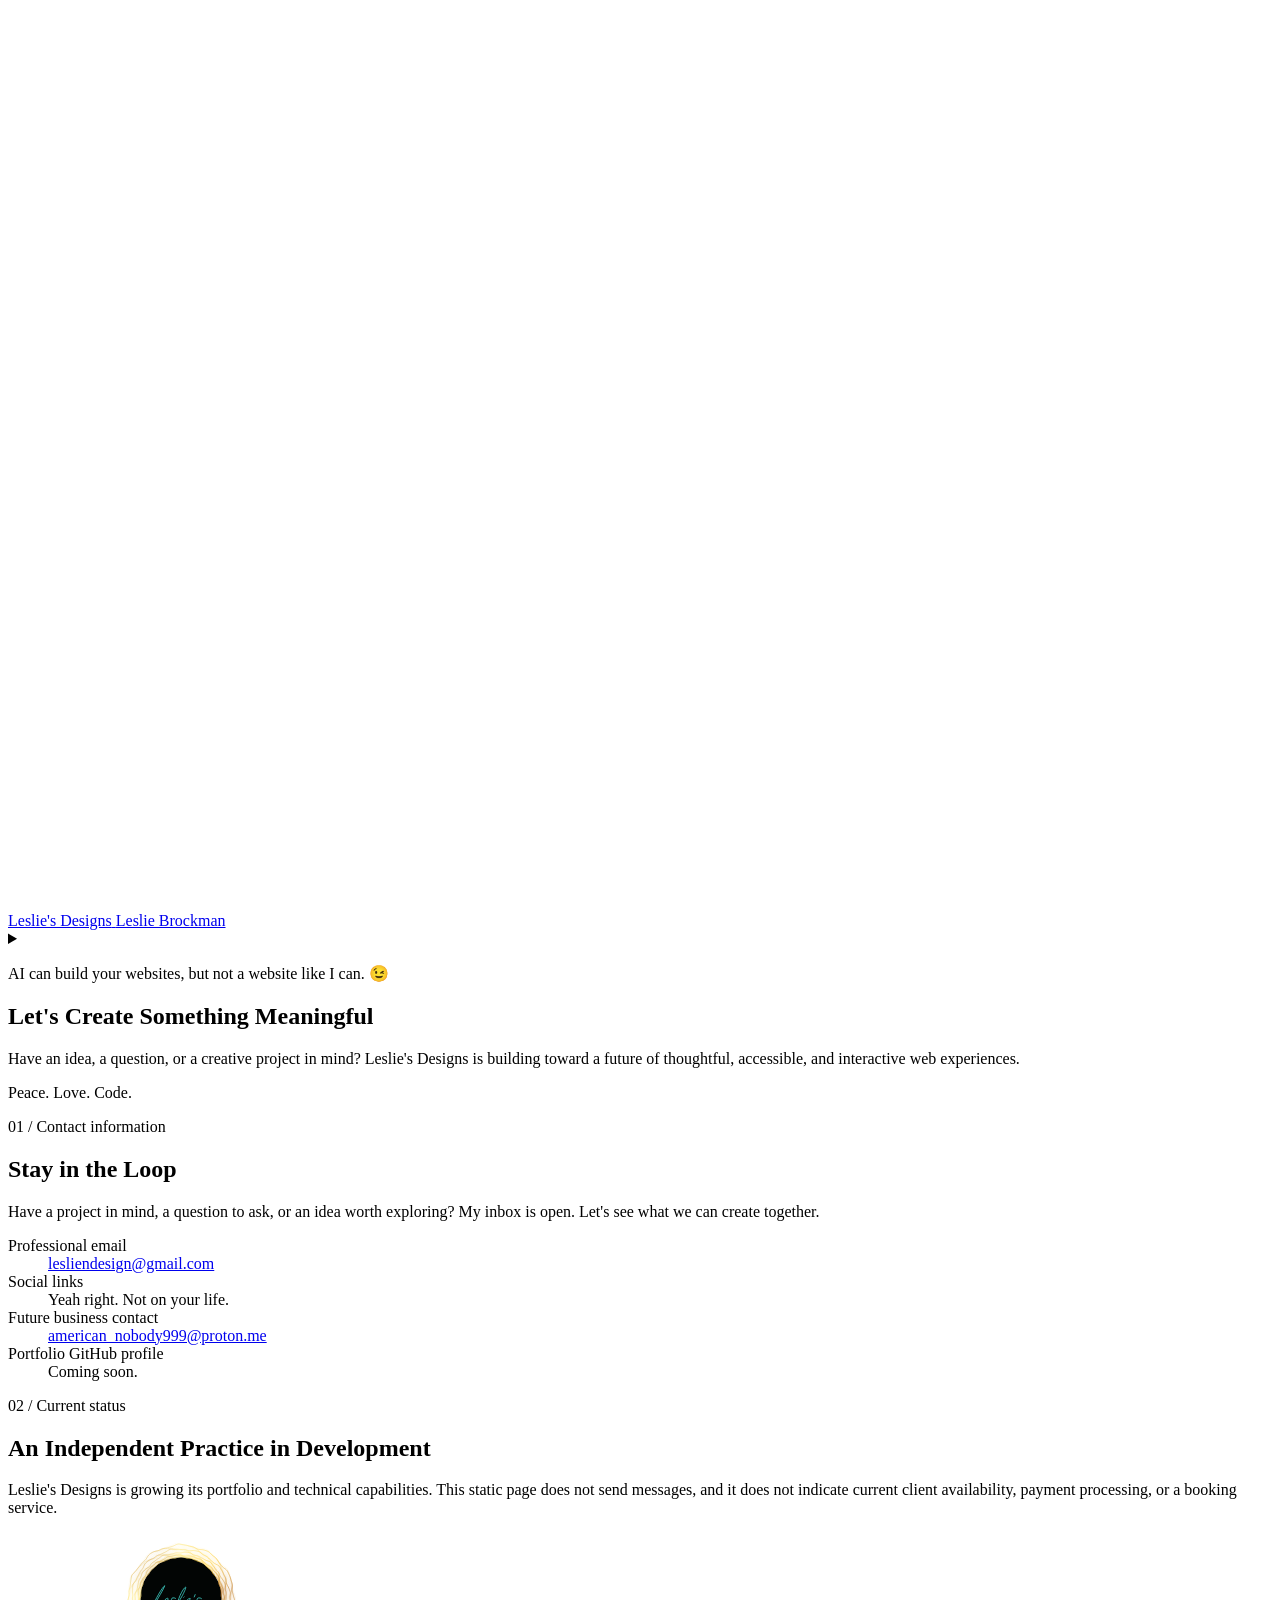
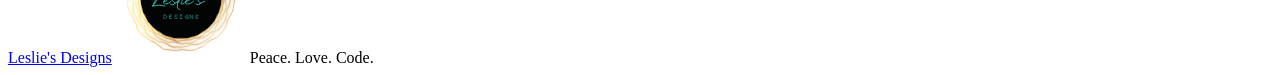
==== pages/contact.html @ 58a1fd40 "Add contact page for Leslie's Designs This file serves as the contact page for Leslie's Designs, pro" ====
<!--
 * Author: Leslie Brockman | Leslie's Designs | 2026
 * Description: Contact page for Leslie's Designs, providing ways to get in touch with the developer.
 -->
<!doctype html>
<html lang="en">
<head>
  <meta charset="utf-8">
  <meta name="viewport" content="width=device-width, initial-scale=1">
  <meta name="theme-color" content="#050907">
  <meta name="description" content="Contact information for Leslie's Designs, an independent creative practice in development.">
  <title>Contact | Leslie's Designs</title>
  <link rel="stylesheet" href="../styles/main.css">
  <link rel="stylesheet" href="../styles/contact.css">
  <script src="../js/main.js" defer></script>
</head>
<body class="contact-page">
  <canvas class="matrix-rain" aria-hidden="true"></canvas>
  <div class="site-shell">
    <header class="site-header" id="contact-top">
      <a class="wordmark" href="../index.html#home" aria-label="Leslie's Designs home">
        <span class="wordmark__name">Leslie's Designs</span>
        <span class="wordmark__tag">Leslie Brockman</span>
      </a>

      <details class="nav-disclosure nav-disclosure--responsive">
        <summary aria-label="Toggle navigation"><span class="nav-disclosure__icon" aria-hidden="true"></span></summary>
        <nav class="primary-nav" aria-label="Primary navigation">
          <ul>
            <li><a href="../index.html#home">Home</a></li>
            <li><a href="about.html">About</a></li>
            <li><a href="portfolio.html">Portfolio</a></li>
            <li><a href="services.html">Designs</a></li>
            <li><a href="lab.html">Lab</a></li>
            <li><a href="contact.html" aria-current="page">Contact</a></li>
          </ul>
        </nav>
      </details>
    </header>

    <main class="contact-main">
      <section class="contact-intro" aria-labelledby="contact-title">
        <p class="contact-kicker">AI can build your websites, but not a website like I can. 😉</p>
        <h1 id="contact-title">Let's Create Something Meaningful</h1>
        <p>Have an idea, a question, or a creative project in mind? Leslie's Designs is building toward a future of thoughtful, accessible, and interactive web experiences.</p>
        <p class="contact-tagline">Peace. Love. Code.</p>
        <span class="contact-orbit" aria-hidden="true"></span>
      </section>

      <section class="contact-details" aria-labelledby="contact-details-title">
        <div class="contact-details__heading">
          <p class="contact-index">01 / Contact information</p>
          <h2 id="contact-details-title">Stay in the Loop</h2>
          <p>Have a project in mind, a question to ask, or an idea worth exploring? My inbox is open. Let's see what we can create together.</p>
        </div>
        <dl class="contact-list">
          <div class="contact-item">
            <dt>Professional email</dt>
            <dd><a href="mailto:lesliendesign@gmail.com">lesliendesign@gmail.com</a></dd>
          </div>
          <div class="contact-item">
            <dt>Social links</dt>
            <dd>Yeah right. Not on your life.</dd>
          </div>
          <div class="contact-item">
            <dt>Future business contact</dt>
            <dd><a href="mailto:american_nobody999@proton.me">american_nobody999@proton.me</a></dd>
          </div>
          <div class="contact-item">
            <dt>Portfolio GitHub profile</dt>
            <dd>Coming soon.</dd>
          </div>
        </dl>
      </section>

      <section class="contact-status" aria-labelledby="contact-status-title">
        <p class="contact-index">02 / Current status</p>
        <h2 id="contact-status-title">An Independent Practice in Development</h2>
        <p>Leslie's Designs is growing its portfolio and technical capabilities. This static page does not send messages, and it does not indicate current client availability, payment processing, or a booking service.</p>
      </section>
    </main>

    <footer class="site-footer">
      <a class="site-footer__brand" href="../index.html#home">Leslie's Designs</a>
      <img class="site-footer__logo" src="../images/leslies-portal.svg" alt="" width="130" height="130">
      <span class="site-footer__motto">Peace. Love. Code.</span>
    </footer>
  </div>
</body>
</html>
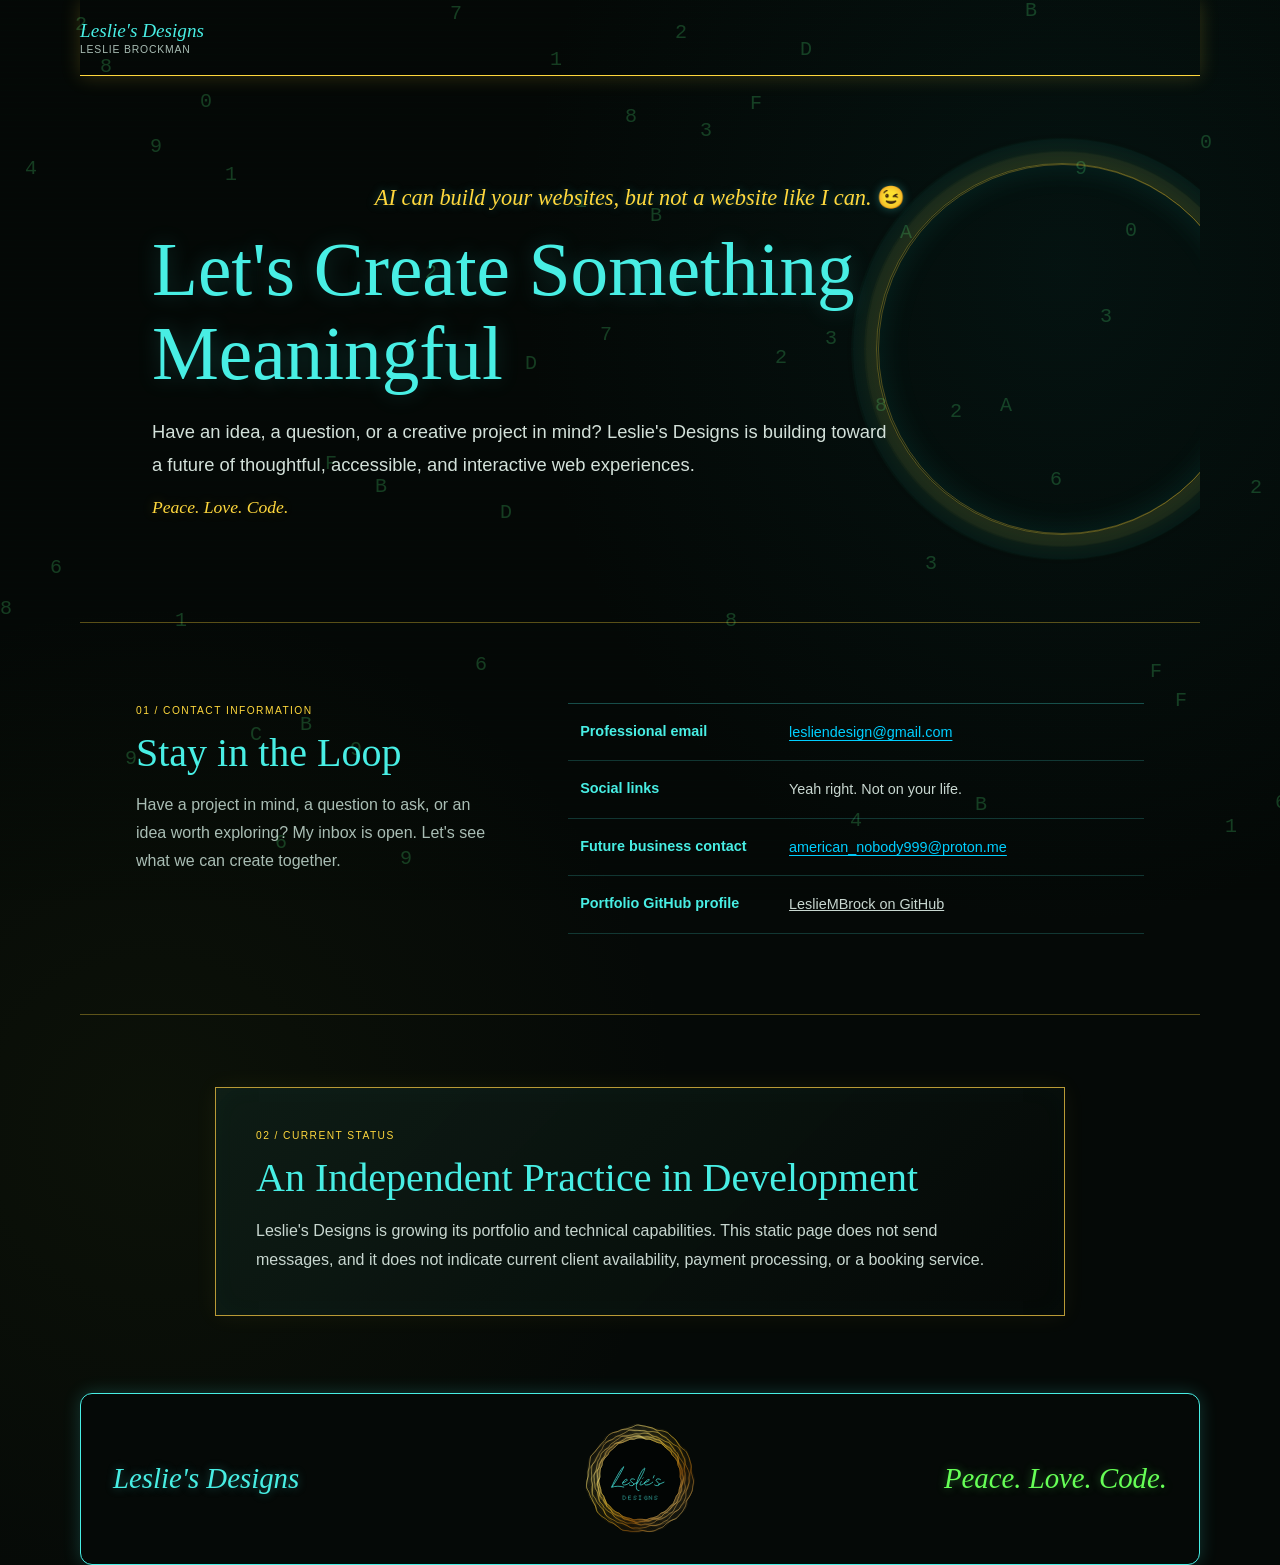
==== commit e4a4572d: "Update contact page with GitHub profile link" ====
--- a/pages/contact.html
+++ b/pages/contact.html
@@ -69,7 +69,7 @@
           </div>
           <div class="contact-item">
             <dt>Portfolio GitHub profile</dt>
-            <dd>Coming soon.</dd>
+            <dd><a href="https://github.com/LeslieMBrock" target="_blank" rel="noopener noreferrer">LeslieMBrock on GitHub</a></dd>
           </div>
         </dl>
       </section>
--- a/styles/main.css
+++ b/styles/main.css
@@ -0,0 +1,599 @@
+/**
+ * Author: Leslie Brockman | Leslie's Designs | 2026
+ * Description: Main global styles for Leslie's Designs website.
+ */
+:root {
+  color-scheme: dark;
+  --ink: #050907;
+  --ink-soft: #0b1511;
+  --paper: #eaf7f1;
+  --muted: #a9bdb4;
+  --aqua: #48eee4;
+  --green: #51f47e;
+  --gold: #ffd83d;
+  --gold-soft: #b99a36;
+  --line: rgba(255, 216, 61, 0.34);
+  --content-width: 1120px;
+  --space-1: 0.5rem;
+  --space-2: 1rem;
+  --space-3: 1.5rem;
+  --space-4: 2.5rem;
+  --space-5: 4rem;
+  --space-6: 6rem;
+  font-family: "Trebuchet MS", "Segoe UI", sans-serif;
+  background: var(--ink);
+  color: var(--paper);
+  font-synthesis: none;
+  text-rendering: optimizeLegibility;
+}
+
+* {
+  box-sizing: border-box;
+}
+
+html {
+  min-width: 320px;
+  scroll-behavior: smooth;
+  scroll-padding-top: 6rem;
+}
+
+body {
+  min-width: 320px;
+  min-height: 100vh;
+  margin: 0;
+  overflow-x: hidden;
+  background:
+    radial-gradient(ellipse at 50% 28%, rgba(13, 83, 43, 0.2), transparent 48%),
+    repeating-linear-gradient(90deg, transparent 0 36px, rgba(39, 199, 93, 0.025) 37px, transparent 38px),
+    var(--ink);
+}
+
+body::before {
+  position: fixed;
+  z-index: 0;
+  inset: 0;
+  pointer-events: none;
+  content: "";
+  background: repeating-linear-gradient(0deg, transparent 0 5px, rgba(61, 246, 120, 0.018) 6px);
+}
+
+a {
+  color: inherit;
+}
+
+a:focus-visible,
+summary:focus-visible {
+  outline: 3px solid var(--gold);
+  outline-offset: 5px;
+}
+
+.matrix-rain {
+  position: fixed;
+  z-index: 0;
+  inset: 0;
+  width: 100%;
+  height: 100%;
+  opacity: 0.22;
+  pointer-events: none;
+}
+
+.home-page .matrix-rain {
+  opacity: 0.38;
+}
+
+.site-shell {
+  position: relative;
+  z-index: 1;
+  width: min(100% - 3rem, var(--content-width));
+  margin-inline: auto;
+}
+
+.site-header {
+  position: relative;
+  display: flex;
+  min-height: 76px;
+  align-items: center;
+  justify-content: space-between;
+  gap: var(--space-3);
+  border-bottom: 1px solid var(--gold);
+  box-shadow: 0 1px 18px rgba(255, 216, 61, 0.18);
+}
+
+.wordmark {
+  display: grid;
+  gap: 0.15rem;
+  color: var(--aqua);
+  text-decoration: none;
+}
+
+.wordmark__name {
+  font-family: Georgia, "Times New Roman", serif;
+  font-size: 1.2rem;
+  font-style: italic;
+}
+
+.wordmark__tag {
+  color: var(--muted);
+  font-size: 0.65rem;
+  letter-spacing: 0.08em;
+  text-transform: uppercase;
+}
+
+.nav-disclosure {
+  display: flex;
+  align-items: center;
+}
+
+.nav-disclosure summary {
+  display: none;
+  color: var(--aqua);
+  cursor: pointer;
+  font-size: 0.9rem;
+  list-style: none;
+}
+
+.nav-disclosure summary::-webkit-details-marker {
+  display: none;
+}
+
+@media (min-width: 761px) {
+  /* Keep desktop links visible even when the native disclosure is closed. */
+  .nav-disclosure--responsive::details-content {
+    content-visibility: visible;
+  }
+
+  .nav-disclosure--responsive > .primary-nav {
+    display: block;
+  }
+}
+
+.primary-nav ul {
+  display: flex;
+  flex-wrap: wrap;
+  align-items: center;
+  justify-content: flex-end;
+  gap: clamp(0.6rem, 2vw, 1.65rem);
+  margin: 0;
+  padding: 0;
+  list-style: none;
+}
+
+.primary-nav a,
+.nav-upcoming {
+  display: inline-flex;
+  min-height: 44px;
+  align-items: center;
+  gap: 0.35rem;
+  color: var(--paper);
+  font-size: 0.88rem;
+  text-decoration: none;
+  transition: color 160ms ease, text-shadow 160ms ease;
+}
+
+.primary-nav a:hover,
+.primary-nav a[aria-current="page"] {
+  color: var(--gold);
+  text-shadow: 0 0 12px rgba(255, 216, 61, 0.7);
+}
+
+.nav-upcoming {
+  color: #82948c;
+  cursor: default;
+}
+
+.nav-upcoming small {
+  color: var(--gold-soft);
+  font-size: 0.58rem;
+  text-transform: uppercase;
+}
+
+.hero {
+  position: relative;
+  display: flex;
+  min-height: min(760px, calc(100svh - 76px));
+  flex-direction: column;
+  align-items: center;
+  justify-content: center;
+  padding: clamp(2.5rem, 5vh, 4rem) 1rem clamp(4rem, 7vh, 5.5rem);
+  isolation: isolate;
+  text-align: center;
+  overflow: hidden;
+}
+
+.hero__ornament {
+  display: none;
+}
+
+.hero__grid-floor {
+  position: absolute;
+  z-index: -1;
+  right: -13%;
+  bottom: -8%;
+  left: -13%;
+  height: 31%;
+  transform: perspective(240px) rotateX(56deg) scale(1.28);
+  transform-origin: center bottom;
+  background-image:
+    linear-gradient(to top, rgba(41, 255, 105, 0.2), transparent 78%),
+    linear-gradient(rgba(66, 255, 105, 0.65) 1px, transparent 1px),
+    linear-gradient(90deg, rgba(66, 255, 105, 0.65) 1px, transparent 1px);
+  background-size: 100% 100%, 100% 24px, 48px 100%;
+  box-shadow: 0 -16px 30px -22px rgba(74, 255, 108, 0.75);
+  pointer-events: none;
+}
+
+.hero__botanical-artwork {
+  position: absolute;
+  z-index: -1;
+  bottom: 0.5rem;
+  width: clamp(100px, 18vw, 210px);
+  aspect-ratio: 2 / 3;
+  opacity: 0.9;
+  pointer-events: none;
+}
+
+.hero__botanical-artwork img {
+  display: block;
+  width: 100%;
+  height: auto;
+}
+
+.hero__botanical-artwork--left {
+  left: 0;
+}
+
+.hero__botanical-artwork--right {
+  right: 0;
+}
+
+.hero__logo-wrap {
+  position: relative;
+  z-index: 0;
+  width: min(100%, 390px);
+  margin: 0 0 0.8rem;
+}
+
+.hero__logo {
+  display: block;
+  width: 100%;
+  height: auto;
+}
+
+.hero h1 {
+  position: relative;
+  z-index: 1;
+  margin: 0.35rem 0 0;
+  color: #66ff56;
+  font-family: Georgia, "Times New Roman", serif;
+  font-size: clamp(2.4rem, 5.2vw, 3.85rem);
+  font-weight: 500;
+  font-style: italic;
+  line-height: 1.12;
+  text-shadow: 0 0 8px rgba(81, 255, 89, 0.72), 0 0 22px rgba(81, 244, 126, 0.34);
+}
+
+.hero__subtitle {
+  position: relative;
+  z-index: 1;
+  margin: 0.55rem 0 0;
+  color: var(--gold);
+  font-size: clamp(1rem, 2.1vw, 1.28rem);
+  font-weight: 600;
+  text-shadow: 0 0 12px rgba(255, 216, 61, 0.22);
+}
+
+.hero__support {
+  position: relative;
+  z-index: 1;
+  margin: 0.5rem 0 0;
+  color: var(--paper);
+  font-size: 1rem;
+  line-height: 1.6;
+}
+
+.hero__actions {
+  position: relative;
+  z-index: 1;
+  display: flex;
+  flex-wrap: wrap;
+  justify-content: center;
+  gap: var(--space-2);
+  margin-top: 1.6rem;
+}
+
+.button {
+  display: inline-flex;
+  min-width: 190px;
+  min-height: 52px;
+  align-items: center;
+  justify-content: center;
+  padding: 0.75rem 1.2rem;
+  border: 1px solid currentColor;
+  border-radius: 4px;
+  background: rgba(5, 9, 7, 0.78);
+  font-size: 0.95rem;
+  font-weight: 700;
+  text-decoration: none;
+  transition: background-color 160ms ease, box-shadow 160ms ease, transform 160ms ease;
+}
+
+.button:hover {
+  transform: translateY(-2px);
+  background: rgba(15, 33, 24, 0.9);
+}
+
+.hero .button--aqua {
+  color: var(--aqua);
+  box-shadow: 0 0 13px rgba(72, 238, 228, 0.38), inset 0 0 12px rgba(72, 238, 228, 0.08);
+}
+
+.hero .button--aqua:hover {
+  box-shadow: 0 0 22px rgba(72, 238, 228, 0.45);
+}
+
+.hero .button--gold {
+  color: var(--gold);
+  box-shadow: 0 0 13px rgba(255, 216, 61, 0.32), inset 0 0 12px rgba(255, 216, 61, 0.07);
+}
+
+.hero .button--gold:hover {
+  box-shadow: 0 0 22px rgba(255, 216, 61, 0.4);
+}
+
+.hero__peace-mark {
+  position: absolute;
+  z-index: 1;
+  bottom: 1.2rem;
+  color: var(--gold);
+  font-size: 1.65rem;
+  text-shadow: 0 0 12px rgba(255, 216, 61, 0.62);
+  pointer-events: none;
+}
+
+.site-footer {
+  display: flex;
+  min-height: 78px;
+  align-items: center;
+  justify-content: space-between;
+  gap: var(--space-2);
+  border-top: 1px solid var(--line);
+  color: var(--muted);
+  font-size: 0.8rem;
+}
+
+.site-footer a {
+  color: var(--aqua);
+  text-decoration-thickness: 1px;
+  text-underline-offset: 4px;
+}
+
+:is(.home-page, .about-page) .site-footer {
+  display: grid;
+  grid-template-columns: minmax(0, 1fr) 130px minmax(0, 1fr);
+  align-items: center;
+  gap: 1.25rem;
+  padding: 1.25rem clamp(1rem, 3vw, 2rem);
+  border: 1px solid var(--aqua);
+  border-radius: 12px;
+  background: var(--ink);
+  box-shadow: 0 0 18px rgba(72, 238, 228, 0.2);
+}
+
+:is(.home-page, .about-page) .site-footer__brand,
+:is(.home-page, .about-page) .site-footer__motto {
+  min-width: 0;
+  font-family: Georgia, "Times New Roman", serif;
+  font-size: clamp(1.5rem, 2.5vw, 1.8rem);
+  font-style: italic;
+  overflow-wrap: anywhere;
+}
+
+:is(.home-page, .about-page) .site-footer__brand {
+  justify-self: start;
+  color: var(--aqua);
+  text-decoration: none;
+  text-shadow: 0 0 10px rgba(72, 238, 228, 0.35);
+}
+
+:is(.home-page, .about-page) .site-footer__logo {
+  display: block;
+  width: 130px;
+  max-width: 100%;
+  height: auto;
+  justify-self: center;
+}
+
+:is(.home-page, .about-page) .site-footer__motto {
+  color: #66ff56;
+  text-align: right;
+  text-shadow: 0 0 10px rgba(81, 255, 89, 0.4);
+}
+
+@media (max-width: 760px) {
+  :is(.home-page, .about-page) .site-footer {
+    grid-template-columns: minmax(0, 1fr);
+    gap: 0.75rem;
+    padding: 1.25rem 1rem;
+    text-align: center;
+  }
+
+  :is(.home-page, .about-page) .site-footer__brand {
+    justify-self: center;
+  }
+
+  :is(.home-page, .about-page) .site-footer__logo {
+    width: 110px;
+  }
+
+  :is(.home-page, .about-page) .site-footer__motto {
+    text-align: center;
+  }
+
+  .site-shell {
+    width: min(100% - 2rem, var(--content-width));
+  }
+
+  .site-header {
+    min-height: 68px;
+  }
+
+  .nav-disclosure {
+    position: relative;
+    justify-content: flex-end;
+  }
+
+  .nav-disclosure summary {
+    display: block;
+    min-width: 64px;
+    padding: 0.75rem 0.25rem;
+    text-align: right;
+  }
+
+  .nav-disclosure--responsive {
+    flex-shrink: 0;
+    margin-left: auto;
+  }
+
+  .nav-disclosure--responsive summary {
+    display: flex;
+    width: 44px;
+    min-width: 44px;
+    height: 44px;
+    align-items: center;
+    justify-content: center;
+    padding: 0;
+  }
+
+  .nav-disclosure__icon {
+    width: 24px;
+    height: 2px;
+    background: currentColor;
+    box-shadow: 0 -7px currentColor, 0 7px currentColor;
+  }
+
+  .nav-disclosure--responsive:not([open]) > .primary-nav {
+    display: none;
+  }
+
+  .primary-nav {
+    position: absolute;
+    z-index: 5;
+    top: calc(100% + 1px);
+    right: 0;
+    width: min(280px, calc(100vw - 2rem));
+    padding: 0.5rem 1rem;
+    border: 1px solid var(--gold);
+    background: #07100b;
+    box-shadow: 0 12px 28px rgba(0, 0, 0, 0.65), 0 0 18px rgba(255, 216, 61, 0.14);
+  }
+
+  .primary-nav ul {
+    display: grid;
+    gap: 0;
+  }
+
+  .primary-nav a,
+  .nav-upcoming {
+    width: 100%;
+    min-height: 48px;
+    justify-content: space-between;
+    border-bottom: 1px solid rgba(255, 216, 61, 0.12);
+  }
+
+  .primary-nav li:last-child > * {
+    border-bottom: 0;
+  }
+
+  .nav-disclosure--responsive > .primary-nav {
+    width: max-content;
+    max-width: calc(100vw - 2rem);
+  }
+
+  .nav-disclosure--responsive .primary-nav a {
+    justify-content: flex-start;
+    align-items: center;
+    gap: 0.5rem;
+  }
+
+  .hero {
+    min-height: 0;
+    padding-block: 2.8rem 4.5rem;
+  }
+
+  .hero__ornament {
+    top: 3%;
+    width: min(104vw, 600px);
+  }
+
+  .hero__grid-floor {
+    right: -32%;
+    left: -32%;
+    height: 25%;
+  }
+
+  .hero__logo-wrap {
+    width: min(88%, 340px);
+    margin-bottom: 0.65rem;
+  }
+
+  .hero__botanical-artwork {
+    bottom: 0.25rem;
+    width: 44px;
+  }
+
+  .hero__botanical-artwork--left {
+    left: 0;
+  }
+
+  .hero__botanical-artwork--right {
+    right: 0;
+  }
+
+  .hero__actions {
+    width: min(100%, 410px);
+    gap: 0.75rem;
+  }
+
+  .button {
+    flex: 1 1 190px;
+  }
+
+}
+
+@media (max-width: 420px) {
+  .wordmark__name {
+    font-size: 1.05rem;
+  }
+
+  .hero h1 {
+    font-size: clamp(2.25rem, 10vw, 3rem);
+  }
+
+  .hero__actions {
+    flex-direction: column;
+    align-items: stretch;
+  }
+
+  .button {
+    width: 100%;
+  }
+
+  .site-footer {
+    align-items: flex-start;
+    flex-direction: column;
+    justify-content: center;
+    padding-block: 1rem;
+  }
+}
+
+@media (prefers-reduced-motion: reduce) {
+  html {
+    scroll-behavior: auto;
+  }
+
+  *,
+  *::before,
+  *::after {
+    transition-duration: 0.01ms !important;
+  }
+}
--- a/styles/contact.css
+++ b/styles/contact.css
@@ -0,0 +1,286 @@
+
+/**
+ * Author: Leslie Brockman | Leslie's Designs | 2026
+ * Description: Styles for the Contact page of Leslie's Designs.
+ */
+
+.contact-page {
+  background:
+    radial-gradient(ellipse at 83% 17%, rgba(9, 74, 73, 0.16), transparent 36%),
+    radial-gradient(ellipse at 12% 72%, rgba(71, 89, 20, 0.11), transparent 33%),
+    var(--ink);
+}
+
+.contact-main {
+  overflow: hidden;
+  padding-bottom: clamp(2rem, 6vw, 5rem);
+}
+
+.contact-intro {
+  position: relative;
+  min-height: 350px;
+  padding: clamp(4rem, 9vw, 6.5rem) clamp(0.5rem, 6vw, 4.5rem);
+  border-bottom: 1px solid var(--line);
+  isolation: isolate;
+}
+
+.contact-intro::before,
+.contact-orbit {
+  position: absolute;
+  z-index: -1;
+  top: 50%;
+  right: -3rem;
+  width: clamp(210px, 34vw, 370px);
+  aspect-ratio: 1;
+  transform: translateY(-50%);
+  border: 1px solid rgba(255, 216, 61, 0.3);
+  border-radius: 50%;
+  box-shadow: 0 0 0 12px rgba(255, 216, 61, 0.028), 0 0 0 25px rgba(72, 238, 228, 0.022), inset 0 0 38px rgba(72, 238, 228, 0.06), 0 0 38px rgba(255, 216, 61, 0.07);
+  pointer-events: none;
+}
+
+.contact-intro::before {
+  content: "";
+}
+
+.contact-index {
+  margin: 0;
+  color: var(--green);
+  font-size: 0.68rem;
+  letter-spacing: 0.14em;
+  line-height: 1.5;
+  text-transform: uppercase;
+}
+
+.contact-kicker {
+  position: relative;
+  width: 100%;
+  margin: 0 0 0.75rem;
+  color: var(--gold);
+  font-family: Georgia, "Times New Roman", serif;
+  font-size: clamp(1rem, 2.5vw, 1.4rem);
+  font-style: italic;
+  line-height: 1.6;
+  text-align: center;
+  text-shadow: 0 0 10px rgba(72, 238, 228, 0.35);
+  overflow-wrap: anywhere;
+}
+
+.contact-intro h1 {
+  position: relative;
+  max-width: 780px;
+  margin: 0.65rem 0 0;
+  color: var(--aqua);
+  font-family: Georgia, "Times New Roman", serif;
+  font-size: clamp(2.4rem, 6.5vw, 4.7rem);
+  font-weight: 500;
+  line-height: 1.12;
+  text-shadow: 0 0 22px rgba(72, 238, 228, 0.22);
+}
+
+.contact-intro > p:not(.contact-kicker, .contact-tagline) {
+  position: relative;
+  max-width: 740px;
+  margin: 1.15rem 0 0;
+  color: #d3e1da;
+  font-size: clamp(1rem, 2vw, 1.15rem);
+  line-height: 1.8;
+}
+
+.contact-tagline {
+  margin: 1rem 0 0;
+  color: var(--gold);
+  font-family: Georgia, "Times New Roman", serif;
+  font-size: 1.1rem;
+  font-style: italic;
+  text-shadow: 0 0 12px rgba(255, 216, 61, 0.25);
+}
+
+.contact-details {
+  display: grid;
+  grid-template-columns: minmax(220px, 0.78fr) minmax(0, 1.22fr);
+  gap: clamp(1.5rem, 5vw, 4rem);
+  padding: clamp(3rem, 7vw, 5rem) clamp(0.5rem, 5vw, 3.5rem);
+  border-bottom: 1px solid var(--line);
+}
+
+.contact-details__heading h2,
+.contact-status h2 {
+  margin: 0.6rem 0 0;
+  color: var(--aqua);
+  font-family: Georgia, "Times New Roman", serif;
+  font-size: clamp(1.8rem, 3.6vw, 2.5rem);
+  font-weight: 500;
+  line-height: 1.25;
+}
+
+.contact-index {
+  color: var(--gold);
+  font-size: 0.64rem;
+}
+
+.contact-details__heading > p:last-child {
+  max-width: 420px;
+  margin: 0.85rem 0 0;
+  color: var(--muted);
+  line-height: 1.75;
+}
+
+.contact-list {
+  margin: 0;
+  border-top: 1px solid rgba(72, 238, 228, 0.3);
+}
+
+.contact-item {
+  display: grid;
+  grid-template-columns: minmax(150px, 0.72fr) minmax(0, 1.28fr);
+  gap: 1rem;
+  padding: 1rem 0.75rem;
+  border-bottom: 1px solid rgba(72, 238, 228, 0.2);
+}
+
+.contact-item dt {
+  color: var(--aqua);
+  font-size: 0.9rem;
+  font-weight: 700;
+  line-height: 1.6;
+}
+
+.contact-item dd {
+  margin: 0;
+  color: #c8d7d0;
+  font-size: 0.9rem;
+  line-height: 1.7;
+  overflow-wrap: anywhere;
+}
+
+.contact-page .contact-list a[href^="mailto:"] {
+  color: #00CFFF;
+  overflow-wrap: anywhere;
+  cursor: pointer;
+  text-underline-offset: 3px;
+}
+
+.contact-page .contact-list a[href^="mailto:"]:hover {
+  color: #FFD83D;
+  text-shadow: 0 0 8px rgba(255, 216, 61, 0.35);
+}
+
+.contact-page .contact-list a[href^="mailto:"]:focus-visible {
+  outline: 3px solid var(--gold);
+  outline-offset: 4px;
+}
+
+.contact-status {
+  max-width: 850px;
+  margin: clamp(2.5rem, 6vw, 4.5rem) auto 0;
+  padding: clamp(1.5rem, 4vw, 2.5rem);
+  border: 1px solid var(--gold-soft);
+  background: linear-gradient(135deg, rgba(15, 31, 24, 0.82), rgba(5, 9, 7, 0.94));
+  box-shadow: inset 0 0 30px rgba(72, 238, 228, 0.025), 0 0 22px rgba(255, 216, 61, 0.06);
+}
+
+.contact-status > p:last-child {
+  max-width: 730px;
+  margin: 0.9rem 0 0;
+  color: #c8d7d0;
+  line-height: 1.8;
+}
+
+.contact-page .site-footer {
+  display: grid;
+  grid-template-columns: minmax(0, 1fr) 130px minmax(0, 1fr);
+  align-items: center;
+  gap: 1.25rem;
+  padding: 1.25rem clamp(1rem, 3vw, 2rem);
+  border: 1px solid var(--aqua);
+  border-radius: 12px;
+  background: var(--ink);
+  box-shadow: 0 0 18px rgba(72, 238, 228, 0.2);
+}
+
+.contact-page .site-footer__brand,
+.contact-page .site-footer__motto {
+  min-width: 0;
+  font-family: Georgia, "Times New Roman", serif;
+  font-size: clamp(1.5rem, 2.5vw, 1.8rem);
+  font-style: italic;
+  overflow-wrap: anywhere;
+}
+
+.contact-page .site-footer__brand {
+  justify-self: start;
+  color: var(--aqua);
+  text-decoration: none;
+  text-shadow: 0 0 10px rgba(72, 238, 228, 0.35);
+}
+
+.contact-page .site-footer__logo {
+  display: block;
+  width: 130px;
+  max-width: 100%;
+  height: auto;
+  justify-self: center;
+}
+
+.contact-page .site-footer__motto {
+  color: #66ff56;
+  text-align: right;
+  text-shadow: 0 0 10px rgba(81, 255, 89, 0.4);
+}
+
+@media (max-width: 760px) {
+  .contact-page .site-footer {
+    grid-template-columns: minmax(0, 1fr);
+    gap: 0.75rem;
+    padding: 1.25rem 1rem;
+    text-align: center;
+  }
+
+  .contact-page .site-footer__brand {
+    justify-self: center;
+  }
+
+  .contact-page .site-footer__logo {
+    width: 110px;
+  }
+
+  .contact-page .site-footer__motto {
+    text-align: center;
+  }
+}
+
+@media (max-width: 700px) {
+  .contact-details {
+    grid-template-columns: 1fr;
+    gap: 1.5rem;
+  }
+
+  .contact-intro::before,
+  .contact-orbit {
+    right: -8rem;
+    opacity: 0.65;
+  }
+
+  .contact-intro h1,
+  .contact-intro > p:not(.contact-kicker, .contact-tagline) {
+    max-width: 90%;
+  }
+}
+
+@media (max-width: 460px) {
+  .contact-intro {
+    min-height: 0;
+    padding-block: 3.5rem;
+  }
+
+  .contact-item {
+    grid-template-columns: 1fr;
+    gap: 0.25rem;
+    padding-inline: 0.25rem;
+  }
+
+  .contact-status {
+    margin-inline: 0.25rem;
+  }
+}
